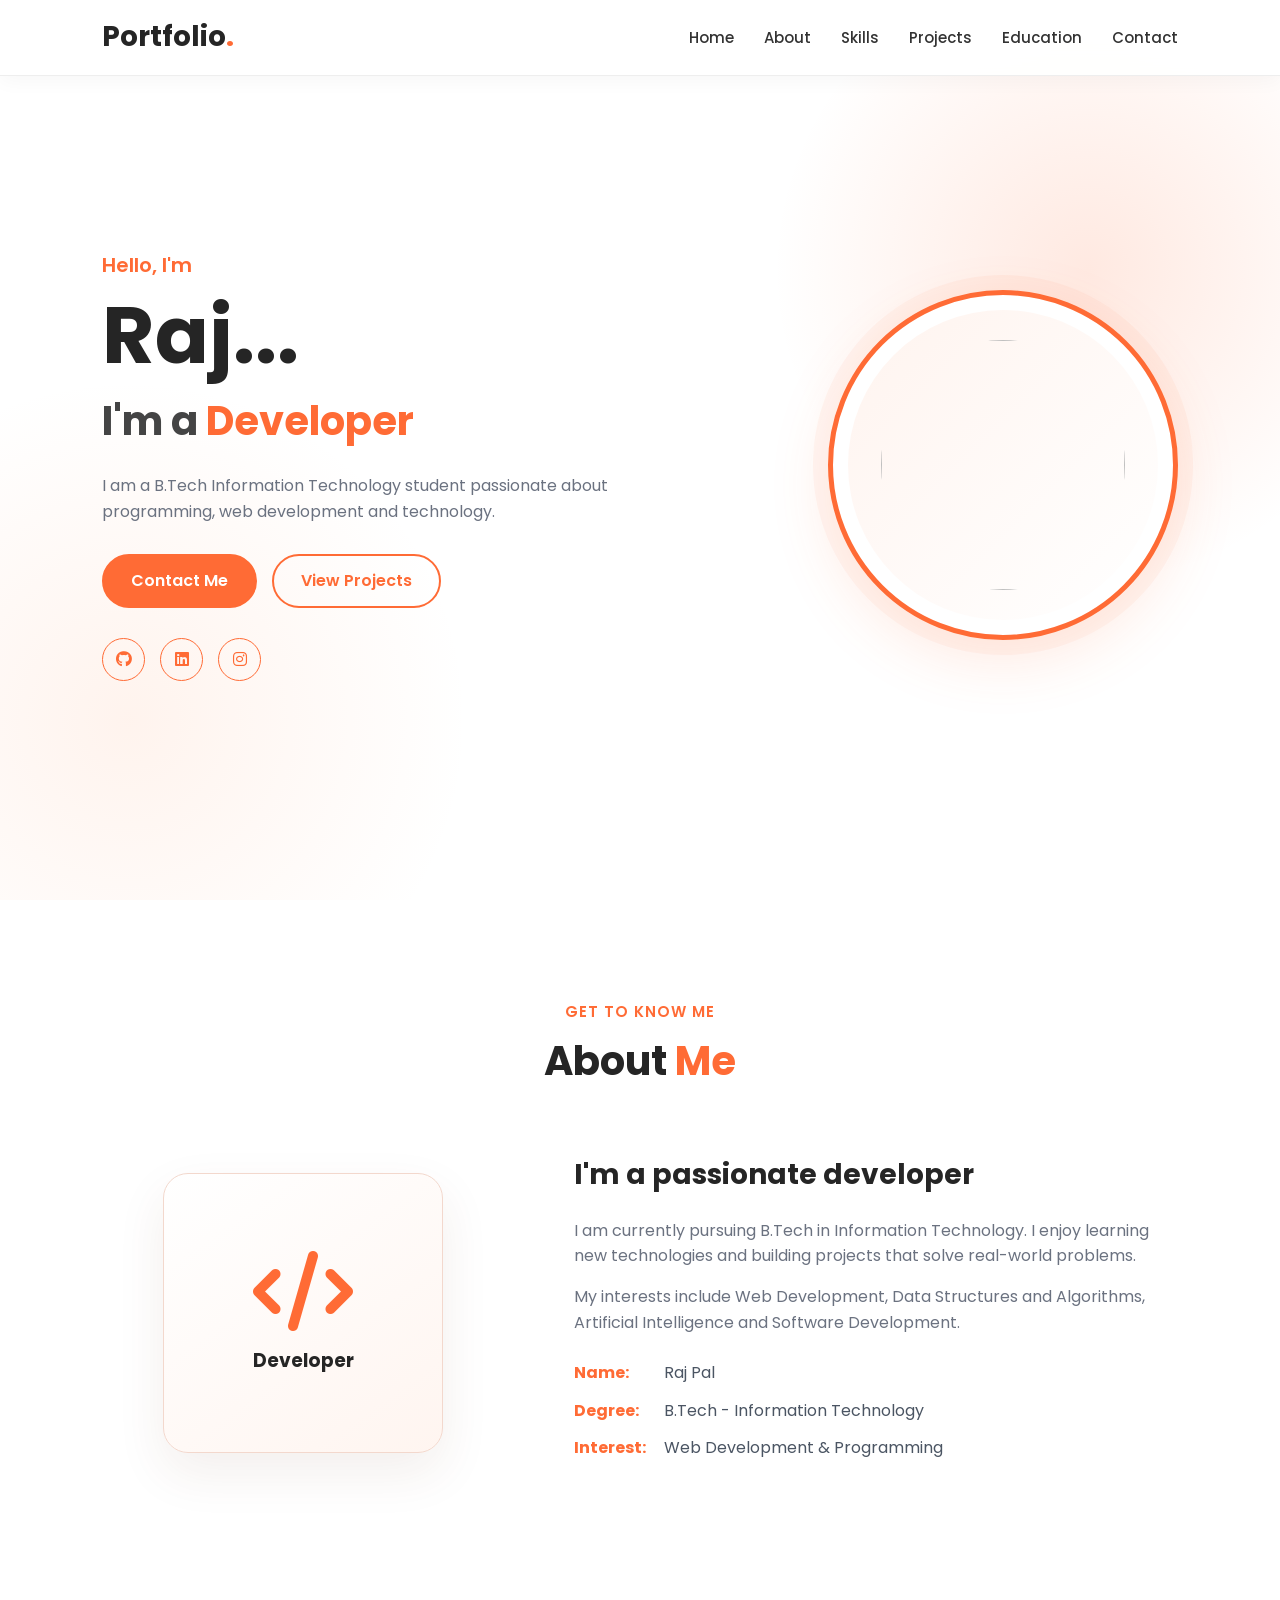
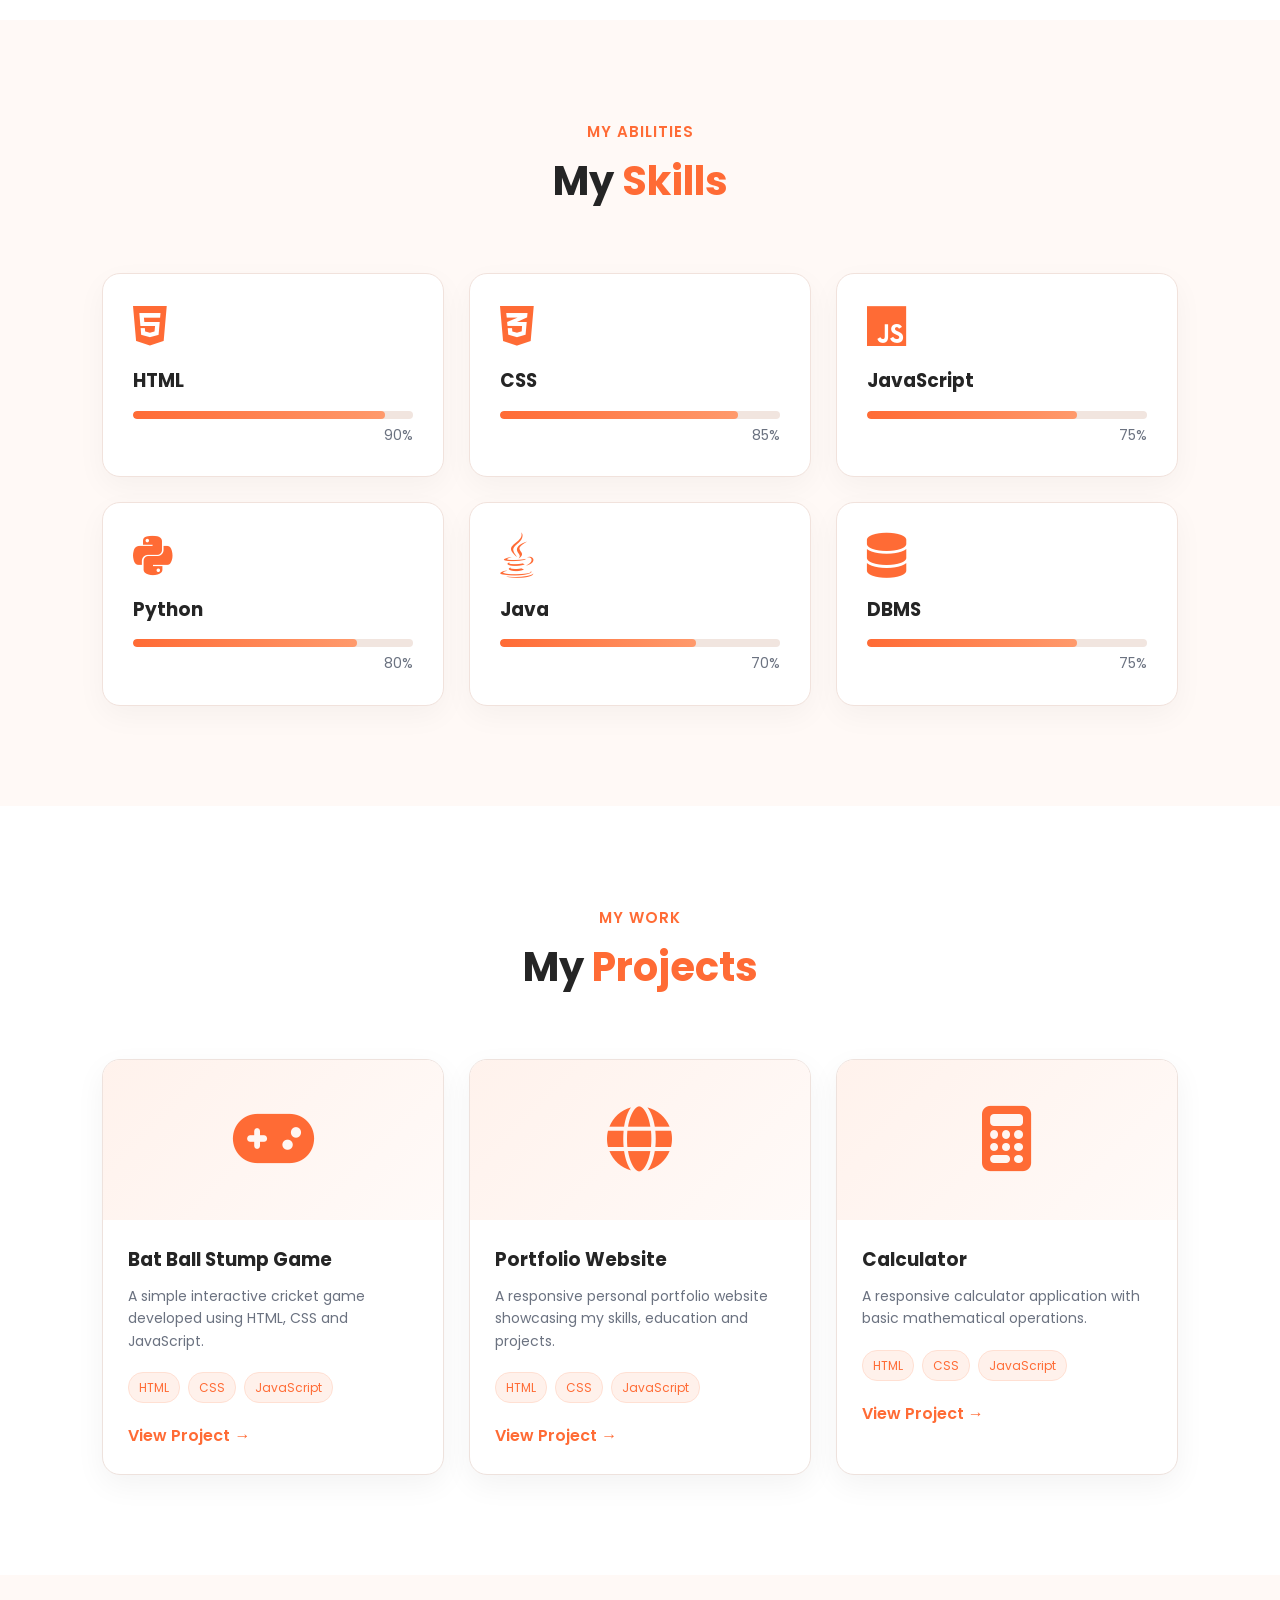
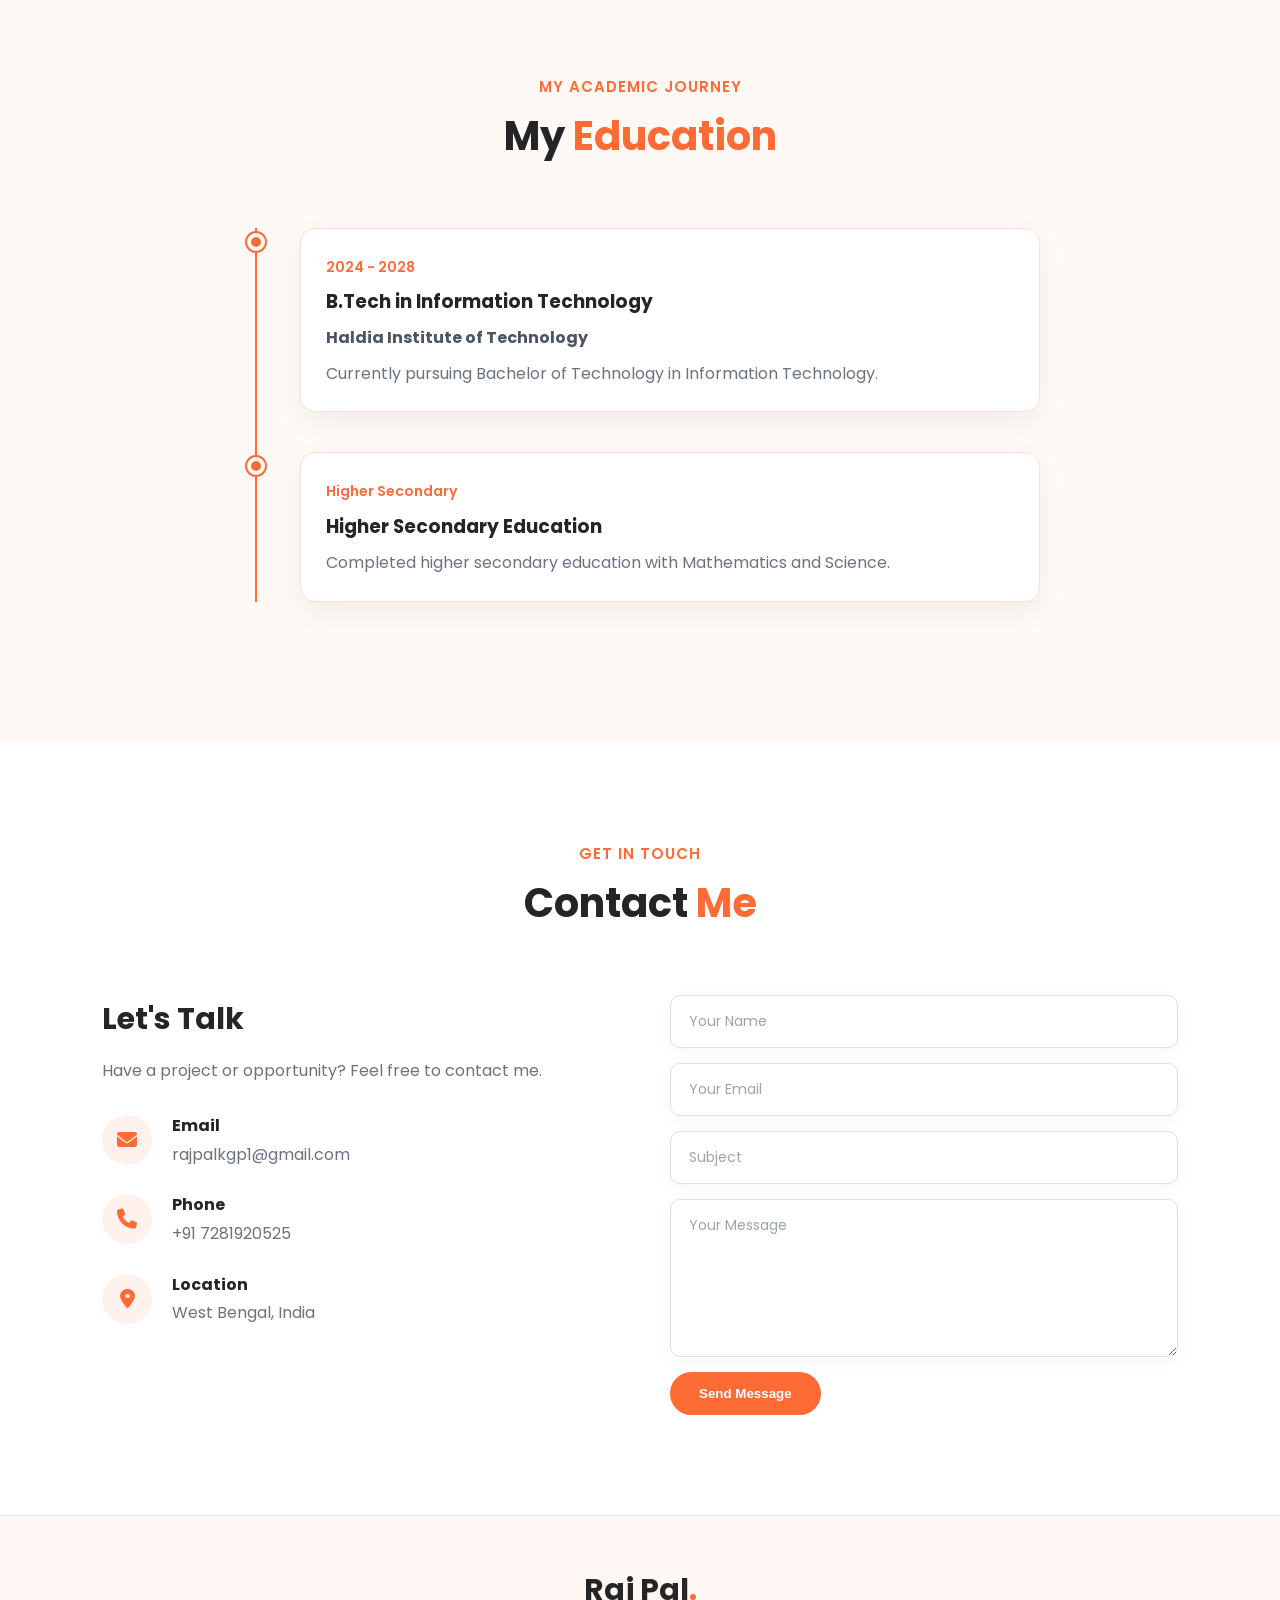
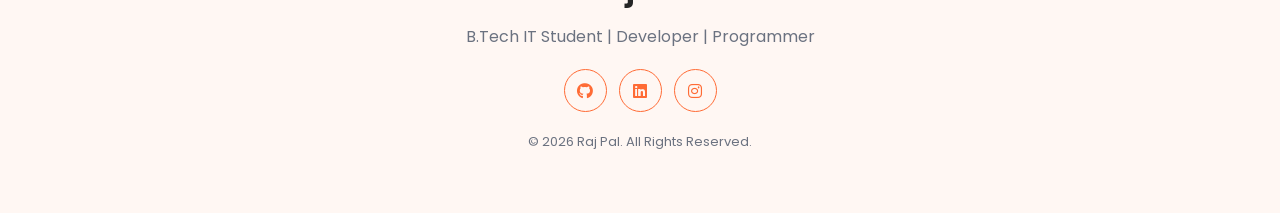
==== index.html @ 2e268fdc "Rename Portfolio_Website.html to index.html" ====
<!DOCTYPE html>
<html lang="en">
<head>
    <meta charset="UTF-8">
    <meta name="viewport" content="width=device-width, initial-scale=1.0">

    <title>Raj... | Portfolio</title>

    <link rel="stylesheet" href="Portfolio_Website.css">

    <!-- Google Font -->
    <link href="https://fonts.googleapis.com/css2?family=Poppins:wght@300;400;500;600;700&display=swap" rel="stylesheet">

    <!-- Icons -->
    <link rel="stylesheet"
          href="https://cdnjs.cloudflare.com/ajax/libs/font-awesome/6.5.2/css/all.min.css">
</head>

<body>

    <!-- ================= NAVBAR ================= -->

    <header>
        <nav class="navbar">

            <a href="#home" class="logo">Portfolio<span>.</span></a>

            <ul class="nav-links" id="navLinks">
                <li><a href="#home">Home</a></li>
                <li><a href="#about">About</a></li>
                <li><a href="#skills">Skills</a></li>
                <li><a href="#projects">Projects</a></li>
                <li><a href="#education">Education</a></li>
                <li><a href="#contact">Contact</a></li>
            </ul>

            <div class="menu-icon" id="menuIcon">
                <i class="fa-solid fa-bars"></i>
            </div>

        </nav>
    </header>


    <!-- ================= HOME ================= -->

    <section class="home" id="home">

        <div class="home-content">

            <p class="hello">Hello, I'm</p>

            <h1>Raj...</h1>

            <h2>
                I'm a <span id="typing"></span>
            </h2>

            <p>
                I am a B.Tech Information Technology student passionate
                about programming, web development and technology.
            </p>

            <div class="buttons">
                <a href="#contact" class="btn">Contact Me</a>
                <a href="#projects" class="btn secondary">View Projects</a>
            </div>

            <div class="social-icons">

                <a href="#" aria-label="GitHub">
                    <i class="fa-brands fa-github"></i>
                </a>

                <a href="#" aria-label="LinkedIn">
                    <i class="fa-brands fa-linkedin"></i>
                </a>

                <a href="https://www.instagram.com/?hl=en"target="block" aria-label="Instagram">
                    <i class="fa-brands fa-instagram"></i>
                </a>

            </div>

        </div>


        <div class="home-image">
            

            <div class="profile-circle">
                
                <div class="profile-placeholder">
                <img src="IMG_20260619_211134.jpg.jpeg" width="244px"height=250px>
                </div>
            </div>

        </div>

    </section>


    <!-- ================= ABOUT ================= -->

    <section class="about section" id="about">

        <div class="section-title">
            <p>Get To Know Me</p>
            <h2>About <span>Me</span></h2>
        </div>

        <div class="about-container">

            <div class="about-image">
                <div class="about-card">
                    <i class="fa-solid fa-code"></i>
                    <h3>Developer</h3>
                </div>
            </div>

            <div class="about-content">

                <h3>I'm a passionate developer</h3>

                <p>
                    I am currently pursuing B.Tech in Information Technology.
                    I enjoy learning new technologies and building projects
                    that solve real-world problems.
                </p>

                <p>
                    My interests include Web Development, Data Structures
                    and Algorithms, Artificial Intelligence and Software
                    Development.
                </p>

                <div class="about-info">

                    <div>
                        <strong>Name:</strong>
                        <span>Raj Pal</span>
                    </div>

                    <div>
                        <strong>Degree:</strong>
                        <span>B.Tech - Information Technology</span>
                    </div>

                    <div>
                        <strong>Interest:</strong>
                        <span>Web Development & Programming</span>
                    </div>

                </div>

            </div>

        </div>

    </section>


    <!-- ================= SKILLS ================= -->

    <section class="skills section" id="skills">

        <div class="section-title">
            <p>My Abilities</p>
            <h2>My <span>Skills</span></h2>
        </div>

        <div class="skills-container">

            <div class="skill-card">
                <i class="fa-brands fa-html5"></i>
                <h3>HTML</h3>

                <div class="progress">
                    <div class="progress-bar" style="width: 90%"></div>
                </div>

                <span>90%</span>
            </div>


            <div class="skill-card">
                <i class="fa-brands fa-css3-alt"></i>
                <h3>CSS</h3>

                <div class="progress">
                    <div class="progress-bar" style="width: 85%"></div>
                </div>

                <span>85%</span>
            </div>


            <div class="skill-card">
                <i class="fa-brands fa-js"></i>
                <h3>JavaScript</h3>

                <div class="progress">
                    <div class="progress-bar" style="width: 75%"></div>
                </div>

                <span>75%</span>
            </div>


            <div class="skill-card">
                <i class="fa-brands fa-python"></i>
                <h3>Python</h3>

                <div class="progress">
                    <div class="progress-bar" style="width: 80%"></div>
                </div>

                <span>80%</span>
            </div>


            <div class="skill-card">
                <i class="fa-brands fa-java"></i>
                <h3>Java</h3>

                <div class="progress">
                    <div class="progress-bar" style="width: 70%"></div>
                </div>

                <span>70%</span>
            </div>


            <div class="skill-card">
                <i class="fa-solid fa-database"></i>
                <h3>DBMS</h3>

                <div class="progress">
                    <div class="progress-bar" style="width: 75%"></div>
                </div>

                <span>75%</span>
            </div>

        </div>

    </section>


    <!-- ================= PROJECTS ================= -->

    <section class="projects section" id="projects">

        <div class="section-title">
            <p>My Work</p>
            <h2>My <span>Projects</span></h2>
        </div>


        <div class="projects-container">

            <div class="project-card">

                <div class="project-icon">
                    <i class="fa-solid fa-gamepad"></i>
                </div>

                <div class="project-content">

                    <h3>Bat Ball Stump Game</h3>

                    <p>
                        A simple interactive cricket game developed using
                        HTML, CSS and JavaScript.
                    </p>

                    <div class="tags">
                        <span>HTML</span>
                        <span>CSS</span>
                        <span>JavaScript</span>
                    </div>

                    <a href="#" class="project-btn">
                        View Project →
                    </a>

                </div>

            </div>


            <div class="project-card">

                <div class="project-icon">
                    <i class="fa-solid fa-globe"></i>
                </div>

                <div class="project-content">

                    <h3>Portfolio Website</h3>

                    <p>
                        A responsive personal portfolio website showcasing
                        my skills, education and projects.
                    </p>

                    <div class="tags">
                        <span>HTML</span>
                        <span>CSS</span>
                        <span>JavaScript</span>
                    </div>

                    <a href="#" class="project-btn">
                        View Project →
                    </a>

                </div>

            </div>


            <div class="project-card">

                <div class="project-icon">
                    <i class="fa-solid fa-calculator"></i>
                </div>

                <div class="project-content">

                    <h3>Calculator</h3>

                    <p>
                        A responsive calculator application with basic
                        mathematical operations.
                    </p>

                    <div class="tags">
                        <span>HTML</span>
                        <span>CSS</span>
                        <span>JavaScript</span>
                    </div>

                    <a href="#" class="project-btn">
                        View Project →
                    </a>

                </div>

            </div>

        </div>

    </section>


    <!-- ================= EDUCATION ================= -->

    <section class="education section" id="education">

        <div class="section-title">
            <p>My Academic Journey</p>
            <h2>My <span>Education</span></h2>
        </div>


        <div class="timeline">

            <div class="timeline-item">

                <div class="timeline-dot"></div>

                <div class="timeline-content">

                    <span>2024 - 2028</span>

                    <h3>B.Tech in Information Technology</h3>

                    <h4>Haldia Institute of Technology</h4>

                    <p>
                        Currently pursuing Bachelor of Technology in
                        Information Technology.
                    </p>

                </div>

            </div>


            <div class="timeline-item">

                <div class="timeline-dot"></div>

                <div class="timeline-content">

                    <span>Higher Secondary</span>

                    <h3>Higher Secondary Education</h3>

                    <p>
                        Completed higher secondary education with
                        Mathematics and Science.
                    </p>

                </div>

            </div>

        </div>

    </section>


    <!-- ================= CONTACT ================= -->

    <section class="contact section" id="contact">

        <div class="section-title">
            <p>Get In Touch</p>
            <h2>Contact <span>Me</span></h2>
        </div>


        <div class="contact-container">

            <div class="contact-info">

                <h3>Let's Talk</h3>

                <p>
                    Have a project or opportunity? Feel free to contact me.
                </p>


                <div class="contact-box">

                    <i class="fa-solid fa-envelope"></i>

                    <div>
                        <h4>Email</h4>
                        <p>rajpalkgp1@gmail.com</p>
                    </div>

                </div>


                <div class="contact-box">

                    <i class="fa-solid fa-phone"></i>

                    <div>
                        <h4>Phone</h4>
                        <p>+91 7281920525</p>
                    </div>

                </div>


                <div class="contact-box">

                    <i class="fa-solid fa-location-dot"></i>

                    <div>
                        <h4>Location</h4>
                        <p>West Bengal, India</p>
                    </div>

                </div>

            </div>


            <form id="contactForm" class="contact-form">

                <input
                    type="text"
                    id="name"
                    placeholder="Your Name"
                    required
                >

                <input
                    type="email"
                    id="email"
                    placeholder="Your Email"
                    required
                >

                <input
                    type="text"
                    id="subject"
                    placeholder="Subject"
                    required
                >

                <textarea
                    id="message"
                    rows="6"
                    placeholder="Your Message"
                    required
                ></textarea>

                <button type="submit" class="btn">
                    Send Message
                </button>

            </form>

        </div>

    </section>


    <!-- ================= FOOTER ================= -->

    <footer>

        <div class="footer-content">

            <h2>Raj Pal<span>.</span></h2>

            <p>
                B.Tech IT Student | Developer | Programmer
            </p>

            <div class="footer-social">

                <a href="">
                    <i class="fa-brands fa-github"></i>
                </a>

                <a href="">
                    <i class="fa-brands fa-linkedin"></i>
                </a>

                <a href=" https://www.instagram.com/?hl=en"target="blank">
                    <i class="fa-brands fa-instagram"></i>
                </a>

            </div>

            <p class="copyright">
                © 2026 Raj Pal. All Rights Reserved.
            </p>

        </div>

    </footer>


    <!-- JavaScript -->
    <script src="Portfolio_Website.js"></script>

</body>
</html>
---- Portfolio_Website.css ----
@import url('https://fonts.googleapis.com/css2?family=Poppins:wght@300;400;500;600;700&display=swap');

/* =========================
   GLOBAL
========================= */

* {
    margin: 0;
    padding: 0;
    box-sizing: border-box;
    scroll-behavior: smooth;
}

html {
    scroll-padding-top: 80px;
}

body {
    font-family: "Poppins", sans-serif;
    background: #ffffff;
    color: #252525;
    line-height: 1.6;
    overflow-x: hidden;
}

a {
    text-decoration: none;
    color: inherit;
}

ul {
    list-style: none;
}

section {
    padding: 100px 8%;
}

.section {
    min-height: 80vh;
}


/* =========================
   NAVBAR
========================= */

header {
    position: fixed;
    width: 100%;
    top: 0;
    left: 0;
    z-index: 1000;

    background: rgba(255, 255, 255, 0.90);
    backdrop-filter: blur(15px);
    -webkit-backdrop-filter: blur(15px);

    border-bottom: 1px solid #eeeeee;

    box-shadow: 0 4px 20px rgba(0, 0, 0, 0.04);
}

.navbar {
    height: 75px;
    padding: 0 8%;

    display: flex;
    align-items: center;
    justify-content: space-between;
}

.logo {
    font-size: 28px;
    font-weight: 700;
    color: #252525;
}

.logo span {
    color: #ff6b35;
}

.nav-links {
    display: flex;
    align-items: center;
    gap: 30px;
}

.nav-links a {
    position: relative;

    font-size: 15px;
    font-weight: 500;

    color: #333333;

    transition: 0.3s;
}

.nav-links a::after {
    content: "";

    position: absolute;
    left: 0;
    bottom: -6px;

    width: 0;
    height: 2px;

    background: #ff6b35;

    transition: 0.3s;
}

.nav-links a:hover {
    color: #ff6b35;
}

.nav-links a:hover::after {
    width: 100%;
}

.menu-icon {
    display: none;

    font-size: 25px;

    color: #252525;

    cursor: pointer;
}


/* =========================
   HOME
========================= */

.home {
    min-height: 100vh;

    padding-top: 130px;

    display: flex;
    align-items: center;
    justify-content: space-between;

    gap: 60px;

    background:
        radial-gradient(
            circle at 85% 30%,
            rgba(255, 107, 53, 0.15),
            transparent 25%
        ),
        radial-gradient(
            circle at 10% 80%,
            rgba(255, 166, 120, 0.13),
            transparent 25%
        ),
        #ffffff;
}

.home-content {
    max-width: 650px;
}

.hello {
    color: #ff6b35;

    font-size: 20px;

    font-weight: 600;

    margin-bottom: 5px;
}

.home h1 {
    font-size: clamp(45px, 7vw, 80px);

    line-height: 1.1;

    margin: 10px 0;

    color: #252525;
}

.home h2 {
    font-size: clamp(25px, 4vw, 40px);

    margin-bottom: 20px;

    color: #444444;
}

.home h2 span {
    color: #ff6b35;
}

.home-content > p:not(.hello) {
    max-width: 600px;

    color: #6b7280;

    font-size: 16px;
}

.buttons {
    display: flex;

    gap: 15px;

    margin-top: 30px;
}


/* =========================
   BUTTON
========================= */

.btn {
    display: inline-block;

    padding: 12px 27px;

    border-radius: 30px;

    border: 2px solid #ff6b35;

    background: #ff6b35;

    color: #ffffff;

    font-weight: 600;

    cursor: pointer;

    transition: 0.3s;
}

.btn:hover {
    background: #e95521;

    border-color: #e95521;

    transform: translateY(-4px);

    box-shadow:
        0 10px 25px rgba(255, 107, 53, 0.25);
}

.btn.secondary {
    background: transparent;

    color: #ff6b35;
}

.btn.secondary:hover {
    background: #ff6b35;

    color: #ffffff;
}


/* =========================
   SOCIAL ICONS
========================= */

.social-icons {
    display: flex;

    gap: 15px;

    margin-top: 30px;
}

.social-icons a,
.footer-social a {
    width: 43px;
    height: 43px;

    display: flex;

    align-items: center;
    justify-content: center;

    border: 1.5px solid #ff6b35;

    border-radius: 50%;

    color: #ff6b35;

    transition: 0.3s;
}

.social-icons a:hover,
.footer-social a:hover {
    background: #ff6b35;

    color: #ffffff;

    transform: translateY(-5px);

    box-shadow:
        0 8px 20px rgba(255, 107, 53, 0.25);
}


/* =========================
   PROFILE
========================= */

.home-image {
    display: flex;

    align-items: center;
    justify-content: center;
}

.profile-circle {
    width: 350px;
    height: 350px;

    border-radius: 50%;

    border: 5px solid #ff6b35;

    display: flex;

    align-items: center;
    justify-content: center;

    background: #ffffff;

    box-shadow:
        0 0 0 15px rgba(255, 107, 53, 0.05),
        0 20px 60px rgba(255, 107, 53, 0.15);

    animation: float 4s ease-in-out infinite;
}

.profile-placeholder {
    width: 310px;
    height: 310px;

    border-radius: 50%;

    background:
        linear-gradient(
            135deg,
            #fff4ef,
            #ffffff
        );

    display: flex;

    align-items: center;
    justify-content: center;

    font-size: 100px;

    color: #ff6b35;
}

@keyframes float {

    0%,
    100% {
        transform: translateY(0);
    }

    50% {
        transform: translateY(-15px);
    }
}


/* =========================
   SECTION TITLE
========================= */

.section-title {
    text-align: center;

    margin-bottom: 60px;
}

.section-title p {
    color: #ff6b35;

    font-size: 15px;

    font-weight: 600;

    letter-spacing: 1px;

    text-transform: uppercase;
}

.section-title h2 {
    font-size: 40px;

    color: #252525;

    margin-top: 5px;
}

.section-title span {
    color: #ff6b35;
}


/* =========================
   ABOUT
========================= */

.about {
    background: #ffffff;
}

.about-container {
    display: grid;

    grid-template-columns: 1fr 1.5fr;

    gap: 70px;

    align-items: center;
}

.about-image {
    display: flex;

    justify-content: center;
}

.about-card {
    width: 280px;
    height: 280px;

    border-radius: 25px;

    border: 1px solid #f3d8cd;

    background:
        linear-gradient(
            145deg,
            #ffffff,
            #fff5f0
        );

    display: flex;

    flex-direction: column;

    align-items: center;
    justify-content: center;

    box-shadow:
        0 20px 50px rgba(100, 50, 30, 0.08);

    transition: 0.4s;
}

.about-card:hover {
    transform: translateY(-10px);

    box-shadow:
        0 25px 60px rgba(255, 107, 53, 0.15);
}

.about-card i {
    font-size: 80px;

    color: #ff6b35;

    margin-bottom: 15px;
}

.about-card h3 {
    color: #252525;
}

.about-content h3 {
    font-size: 28px;

    color: #252525;

    margin-bottom: 20px;
}

.about-content p {
    color: #6b7280;

    margin-bottom: 15px;
}

.about-info {
    margin-top: 25px;
}

.about-info div {
    margin: 12px 0;

    display: flex;

    align-items: center;
}

.about-info strong {
    display: inline-block;

    width: 90px;

    color: #ff6b35;
}

.about-info span {
    color: #4b5563;
}


/* =========================
   SKILLS
========================= */

.skills {
    background: #fff9f6;
}

.skills-container {
    display: grid;

    grid-template-columns: repeat(3, 1fr);

    gap: 25px;
}

.skill-card {
    padding: 30px;

    background: #ffffff;

    border-radius: 18px;

    border: 1px solid #f1e2dc;

    box-shadow:
        0 10px 30px rgba(0, 0, 0, 0.04);

    transition: 0.3s;
}

.skill-card:hover {
    transform: translateY(-8px);

    border-color: #ff6b35;

    box-shadow:
        0 15px 35px rgba(255, 107, 53, 0.12);
}

.skill-card > i {
    font-size: 45px;

    color: #ff6b35;
}

.skill-card h3 {
    margin: 15px 0;

    color: #252525;
}

.progress {
    height: 8px;

    background: #f1e5df;

    border-radius: 10px;

    overflow: hidden;
}

.progress-bar {
    height: 100%;

    background:
        linear-gradient(
            90deg,
            #ff6b35,
            #ff9a6c
        );

    border-radius: 10px;
}

.skill-card > span {
    display: block;

    text-align: right;

    margin-top: 5px;

    color: #6b7280;

    font-size: 14px;
}


/* =========================
   PROJECTS
========================= */

.projects {
    background: #ffffff;
}

.projects-container {
    display: grid;

    grid-template-columns: repeat(3, 1fr);

    gap: 25px;
}

.project-card {
    background: #ffffff;

    border: 1px solid #eee2dd;

    border-radius: 18px;

    overflow: hidden;

    box-shadow:
        0 10px 30px rgba(0, 0, 0, 0.05);

    transition: 0.35s;
}

.project-card:hover {
    transform: translateY(-8px);

    border-color: #ff6b35;

    box-shadow:
        0 18px 40px rgba(255, 107, 53, 0.13);
}

.project-icon {
    height: 160px;

    display: flex;

    align-items: center;
    justify-content: center;

    background:
        linear-gradient(
            135deg,
            #fff2ec,
            #fffaf8
        );
}

.project-icon i {
    font-size: 65px;

    color: #ff6b35;
}

.project-content {
    padding: 25px;
}

.project-content h3 {
    color: #252525;

    margin-bottom: 10px;
}

.project-content p {
    color: #6b7280;

    font-size: 14px;
}

.tags {
    display: flex;

    flex-wrap: wrap;

    gap: 8px;

    margin: 20px 0;
}

.tags span {
    font-size: 12px;

    padding: 5px 10px;

    border-radius: 15px;

    background: #fff1eb;

    color: #ff6b35;

    border: 1px solid #ffe0d3;
}

.project-btn {
    color: #ff6b35;

    font-weight: 600;

    transition: 0.3s;
}

.project-btn:hover {
    letter-spacing: 0.5px;
}


/* =========================
   EDUCATION
========================= */

.education {
    background: #fff9f6;
}

.timeline {
    max-width: 800px;

    margin: auto;

    position: relative;
}

.timeline::before {
    content: "";

    position: absolute;

    left: 15px;

    top: 0;

    width: 2px;

    height: 100%;

    background: #ff6b35;
}

.timeline-item {
    position: relative;

    padding-left: 60px;

    margin-bottom: 40px;
}

.timeline-dot {
    position: absolute;

    left: 7px;
    top: 5px;

    width: 18px;
    height: 18px;

    border-radius: 50%;

    background: #ff6b35;

    border: 4px solid #ffffff;

    box-shadow:
        0 0 0 2px #ff6b35;
}

.timeline-content {
    background: #ffffff;

    border: 1px solid #f1e2dc;

    padding: 25px;

    border-radius: 15px;

    box-shadow:
        0 10px 30px rgba(0, 0, 0, 0.05);

    transition: 0.3s;
}

.timeline-content:hover {
    transform: translateX(5px);

    border-color: #ff6b35;
}

.timeline-content span {
    color: #ff6b35;

    font-size: 14px;

    font-weight: 600;
}

.timeline-content h3 {
    color: #252525;

    margin: 8px 0;
}

.timeline-content h4 {
    color: #4b5563;

    margin-bottom: 10px;
}

.timeline-content p {
    color: #6b7280;
}


/* =========================
   CONTACT
========================= */

.contact {
    background: #ffffff;
}

.contact-container {
    display: grid;

    grid-template-columns: 1fr 1fr;

    gap: 60px;
}

.contact-info h3 {
    font-size: 30px;

    color: #252525;

    margin-bottom: 15px;
}

.contact-info > p {
    color: #6b7280;

    margin-bottom: 30px;
}

.contact-box {
    display: flex;

    align-items: center;

    gap: 20px;

    margin: 25px 0;
}

.contact-box > i {
    width: 50px;
    height: 50px;

    flex-shrink: 0;

    display: flex;

    align-items: center;
    justify-content: center;

    border-radius: 50%;

    background: #fff1eb;

    color: #ff6b35;

    font-size: 20px;
}

.contact-box h4 {
    color: #252525;

    margin-bottom: 3px;
}

.contact-box p {
    color: #6b7280;
}


/* =========================
   CONTACT FORM
========================= */

.contact-form {
    display: flex;

    flex-direction: column;

    gap: 15px;
}

.contact-form input,
.contact-form textarea {
    width: 100%;

    padding: 15px 18px;

    background: #ffffff;

    border: 1px solid #e3ddd9;

    border-radius: 10px;

    color: #252525;

    font-family: inherit;

    font-size: 14px;

    outline: none;

    transition: 0.3s;

    box-shadow:
        0 5px 20px rgba(0, 0, 0, 0.03);
}

.contact-form input::placeholder,
.contact-form textarea::placeholder {
    color: #9ca3af;
}

.contact-form input:focus,
.contact-form textarea:focus {
    border-color: #ff6b35;

    box-shadow:
        0 0 0 3px rgba(255, 107, 53, 0.08);
}

.contact-form textarea {
    resize: vertical;
}

.contact-form .btn {
    width: fit-content;
}


/* =========================
   FOOTER
========================= */

footer {
    padding: 50px 8%;

    text-align: center;

    background: #fff7f3;

    border-top: 1px solid #f2e2da;
}

.footer-content h2 {
    font-size: 30px;

    color: #252525;
}

.footer-content h2 span {
    color: #ff6b35;
}

.footer-content > p {
    color: #6b7280;

    margin: 10px 0;
}

.footer-social {
    display: flex;

    justify-content: center;

    gap: 12px;

    margin: 20px 0;
}

.copyright {
    font-size: 13px;
}


/* =========================
   SCROLLBAR
========================= */

::-webkit-scrollbar {
    width: 8px;
}

::-webkit-scrollbar-track {
    background: #fff5f0;
}

::-webkit-scrollbar-thumb {
    background: #ff6b35;

    border-radius: 10px;
}


/* =========================
   SELECTION
========================= */

::selection {
    background: #ff6b35;

    color: #ffffff;
}


/* =========================
   TABLET
========================= */

@media (max-width: 900px) {

    .nav-links {
        position: absolute;

        top: 75px;

        right: -100%;

        width: 260px;

        flex-direction: column;

        align-items: flex-start;

        gap: 0;

        background: rgba(255, 255, 255, 0.98);

        box-shadow:
            0 10px 30px rgba(0, 0, 0, 0.08);

        border-left: 1px solid #eeeeee;

        transition: 0.3s;
    }

    .nav-links.active {
        right: 0;
    }

    .nav-links li {
        width: 100%;

        padding: 15px 25px;

        border-bottom: 1px solid #eeeeee;
    }

    .nav-links a::after {
        display: none;
    }

    .menu-icon {
        display: block;
    }

    .home {
        flex-direction: column-reverse;

        text-align: center;

        padding-top: 130px;
    }

    .home-content {
        display: flex;

        flex-direction: column;

        align-items: center;
    }

    .buttons,
    .social-icons {
        justify-content: center;
    }

    .profile-circle {
        width: 280px;
        height: 280px;
    }

    .profile-placeholder {
        width: 245px;
        height: 245px;

        font-size: 80px;
    }

    .about-container {
        grid-template-columns: 1fr;
    }

    .skills-container,
    .projects-container {
        grid-template-columns: repeat(2, 1fr);
    }

    .contact-container {
        grid-template-columns: 1fr;
    }
}


/* =========================
   MOBILE
========================= */

@media (max-width: 600px) {

    section {
        padding: 80px 5%;
    }

    .navbar {
        padding: 0 5%;
    }

    .logo {
        font-size: 24px;
    }

    .home {
        padding-top: 120px;
    }

    .home h1 {
        font-size: 50px;
    }

    .home h2 {
        font-size: 25px;
    }

    .home-content > p:not(.hello) {
        font-size: 14px;
    }

    .buttons {
        flex-direction: column;

        align-items: center;

        width: 100%;
    }

    .btn {
        width: 200px;

        text-align: center;
    }

    .profile-circle {
        width: 230px;
        height: 230px;
    }

    .profile-placeholder {
        width: 200px;
        height: 200px;

        font-size: 70px;
    }

    .section-title {
        margin-bottom: 40px;
    }

    .section-title h2 {
        font-size: 32px;
    }

    .skills-container,
    .projects-container {
        grid-template-columns: 1fr;
    }

    .about-card {
        width: 240px;
        height: 240px;
    }

    .about-card i {
        font-size: 65px;
    }

    .about-content h3 {
        font-size: 24px;
    }

    .about-info div {
        flex-direction: column;

        align-items: flex-start;

        gap: 2px;
    }

    .about-info strong {
        width: auto;
    }

    .timeline-item {
        padding-left: 45px;
    }

    .timeline::before {
        left: 10px;
    }

    .timeline-dot {
        left: 2px;
    }

    .contact-container {
        gap: 40px;
    }

    footer {
        padding: 40px 5%;
    }
}
img{
    border-radius: 100%;
    -webkit-border-radius: 100%;
    -moz-border-radius: 100%;
    -ms-border-radius: 100%;
    -o-border-radius: 100%;
}
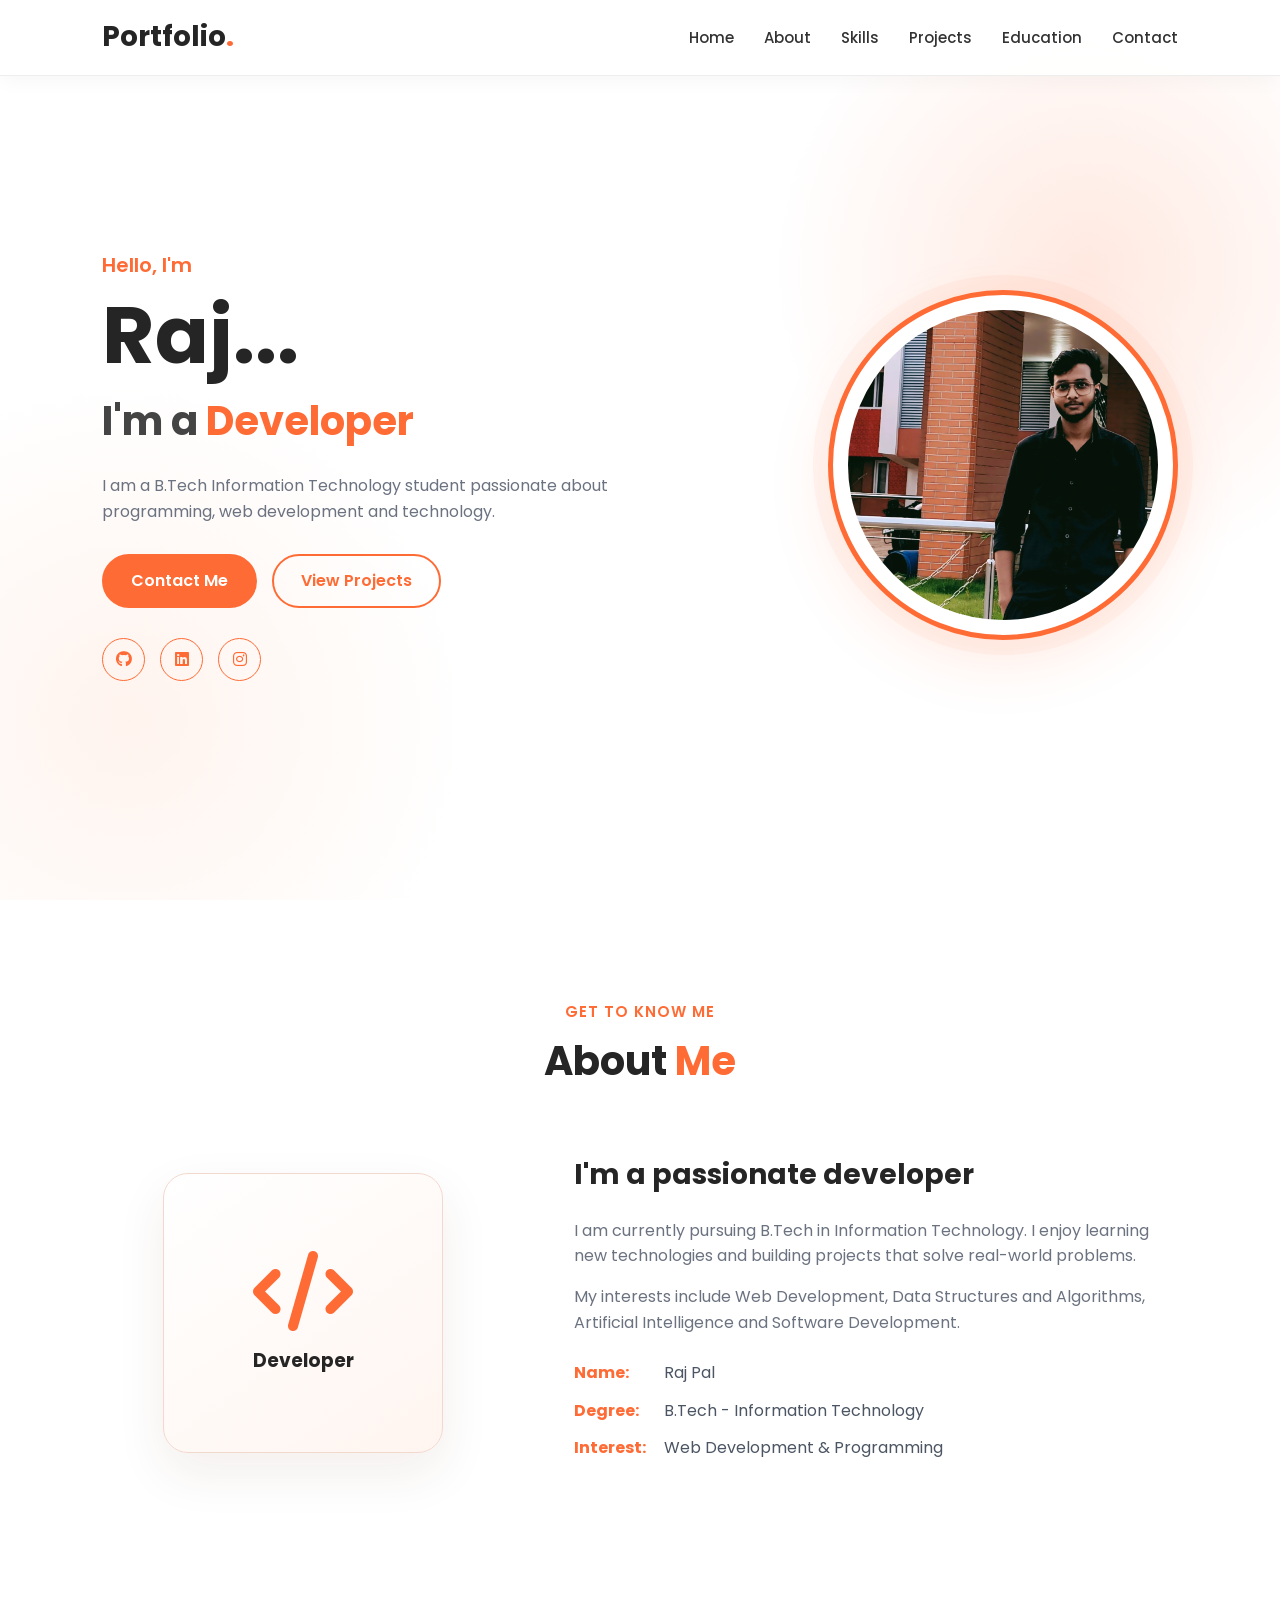
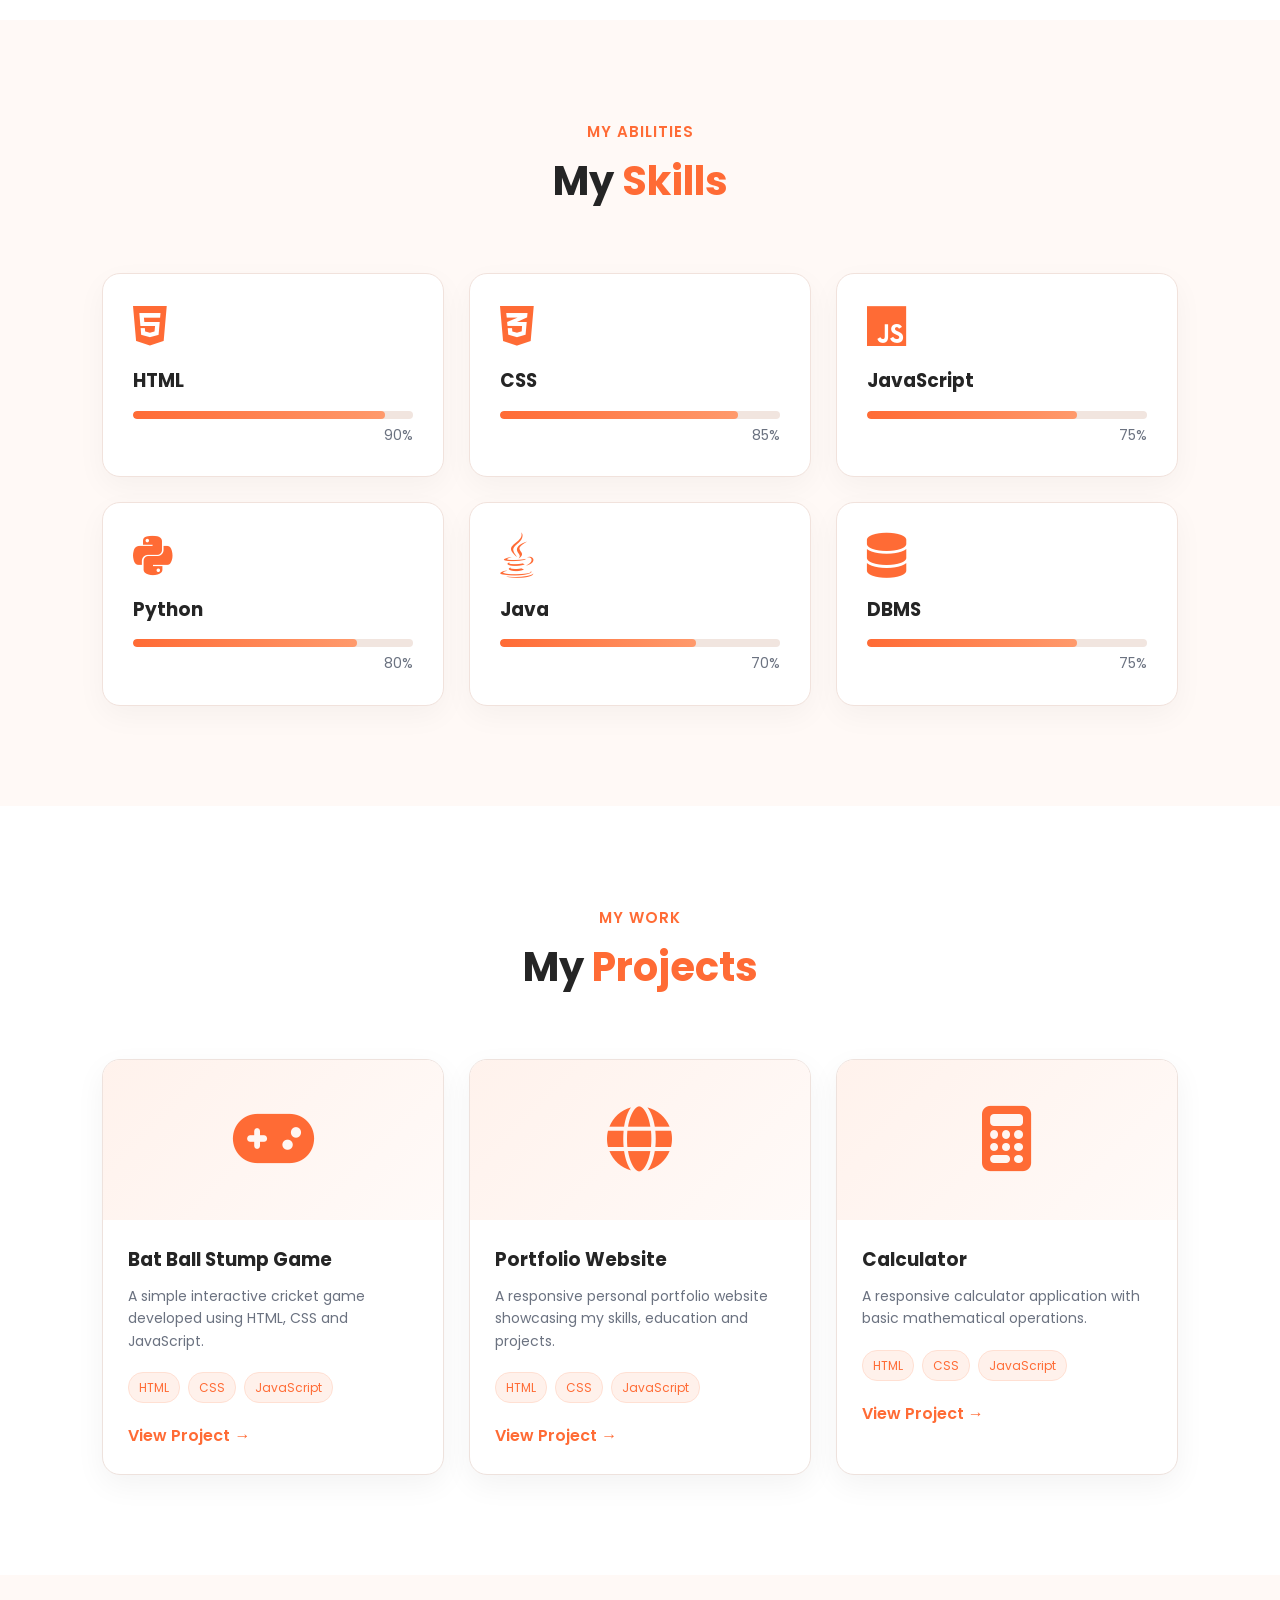
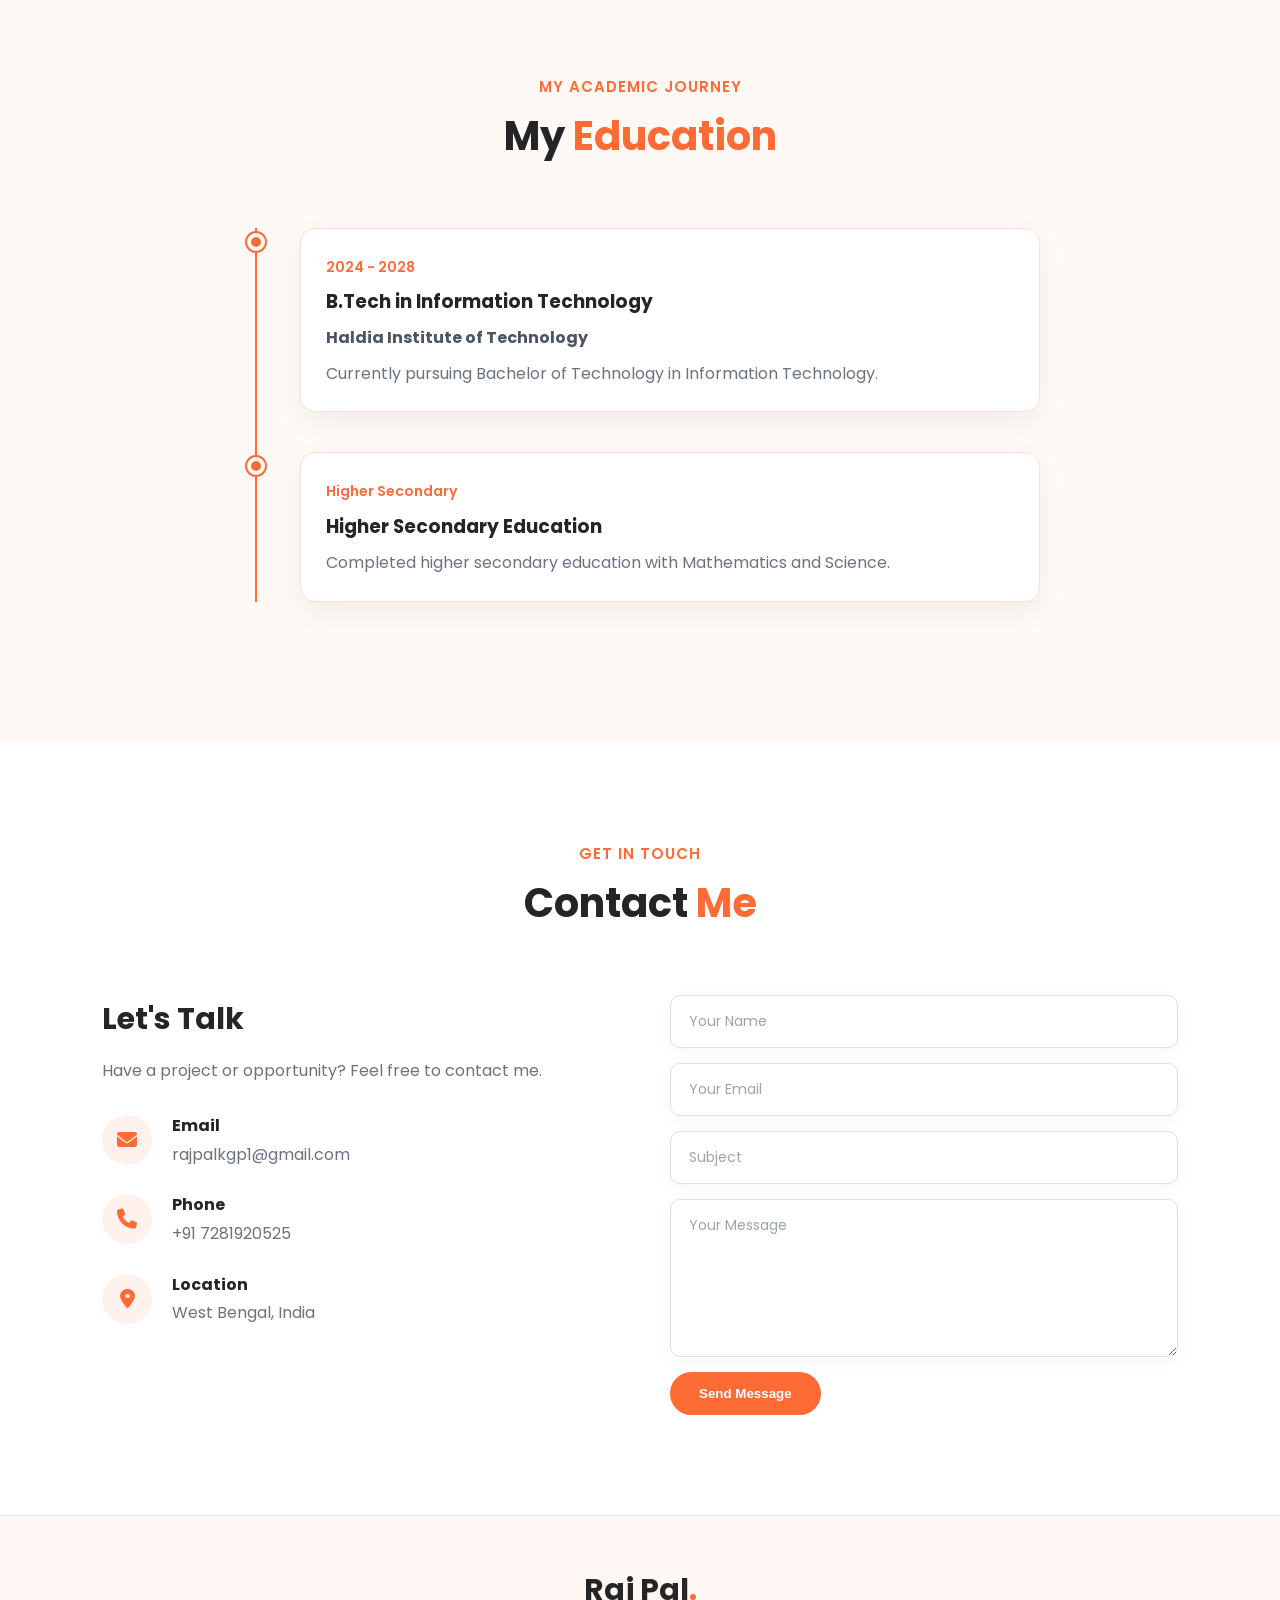
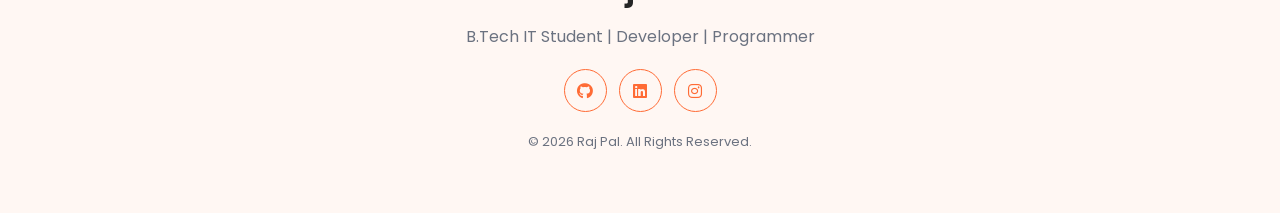
==== commit 69587776: "Update index.html" ====
--- a/index.html
+++ b/index.html
@@ -6,7 +6,7 @@
 
     <title>Raj... | Portfolio</title>
 
-    <link rel="stylesheet" href="Portfolio_Website.css">
+    <link rel="stylesheet" href="index.css">
 
     <!-- Google Font -->
     <link href="https://fonts.googleapis.com/css2?family=Poppins:wght@300;400;500;600;700&display=swap" rel="stylesheet">
@@ -340,7 +340,7 @@
                         <span>JavaScript</span>
                     </div>
 
-                    <a href="#" class="project-btn">
+                    <a href="https://rajpalkgp1-cyber.github.io/My_Calculator/"target="_blank" class="project-btn">
                         View Project →
                     </a>
 
@@ -549,7 +549,7 @@
 
 
     <!-- JavaScript -->
-    <script src="Portfolio_Website.js"></script>
+    <script src="index.js"></script>
 
 </body>
 </html>
--- a/index.css
+++ b/index.css
@@ -0,0 +1,1269 @@
+@import url('https://fonts.googleapis.com/css2?family=Poppins:wght@300;400;500;600;700&display=swap');
+
+/* =========================
+   GLOBAL
+========================= */
+
+* {
+    margin: 0;
+    padding: 0;
+    box-sizing: border-box;
+    scroll-behavior: smooth;
+}
+
+html {
+    scroll-padding-top: 80px;
+}
+
+body {
+    font-family: "Poppins", sans-serif;
+    background: #ffffff;
+    color: #252525;
+    line-height: 1.6;
+    overflow-x: hidden;
+}
+
+a {
+    text-decoration: none;
+    color: inherit;
+}
+
+ul {
+    list-style: none;
+}
+
+section {
+    padding: 100px 8%;
+}
+
+.section {
+    min-height: 80vh;
+}
+
+
+/* =========================
+   NAVBAR
+========================= */
+
+header {
+    position: fixed;
+    width: 100%;
+    top: 0;
+    left: 0;
+    z-index: 1000;
+
+    background: rgba(255, 255, 255, 0.90);
+    backdrop-filter: blur(15px);
+    -webkit-backdrop-filter: blur(15px);
+
+    border-bottom: 1px solid #eeeeee;
+
+    box-shadow: 0 4px 20px rgba(0, 0, 0, 0.04);
+}
+
+.navbar {
+    height: 75px;
+    padding: 0 8%;
+
+    display: flex;
+    align-items: center;
+    justify-content: space-between;
+}
+
+.logo {
+    font-size: 28px;
+    font-weight: 700;
+    color: #252525;
+}
+
+.logo span {
+    color: #ff6b35;
+}
+
+.nav-links {
+    display: flex;
+    align-items: center;
+    gap: 30px;
+}
+
+.nav-links a {
+    position: relative;
+
+    font-size: 15px;
+    font-weight: 500;
+
+    color: #333333;
+
+    transition: 0.3s;
+}
+
+.nav-links a::after {
+    content: "";
+
+    position: absolute;
+    left: 0;
+    bottom: -6px;
+
+    width: 0;
+    height: 2px;
+
+    background: #ff6b35;
+
+    transition: 0.3s;
+}
+
+.nav-links a:hover {
+    color: #ff6b35;
+}
+
+.nav-links a:hover::after {
+    width: 100%;
+}
+
+.menu-icon {
+    display: none;
+
+    font-size: 25px;
+
+    color: #252525;
+
+    cursor: pointer;
+}
+
+
+/* =========================
+   HOME
+========================= */
+
+.home {
+    min-height: 100vh;
+
+    padding-top: 130px;
+
+    display: flex;
+    align-items: center;
+    justify-content: space-between;
+
+    gap: 60px;
+
+    background:
+        radial-gradient(
+            circle at 85% 30%,
+            rgba(255, 107, 53, 0.15),
+            transparent 25%
+        ),
+        radial-gradient(
+            circle at 10% 80%,
+            rgba(255, 166, 120, 0.13),
+            transparent 25%
+        ),
+        #ffffff;
+}
+
+.home-content {
+    max-width: 650px;
+}
+
+.hello {
+    color: #ff6b35;
+
+    font-size: 20px;
+
+    font-weight: 600;
+
+    margin-bottom: 5px;
+}
+
+.home h1 {
+    font-size: clamp(45px, 7vw, 80px);
+
+    line-height: 1.1;
+
+    margin: 10px 0;
+
+    color: #252525;
+}
+
+.home h2 {
+    font-size: clamp(25px, 4vw, 40px);
+
+    margin-bottom: 20px;
+
+    color: #444444;
+}
+
+.home h2 span {
+    color: #ff6b35;
+}
+
+.home-content > p:not(.hello) {
+    max-width: 600px;
+
+    color: #6b7280;
+
+    font-size: 16px;
+}
+
+.buttons {
+    display: flex;
+
+    gap: 15px;
+
+    margin-top: 30px;
+}
+
+
+/* =========================
+   BUTTON
+========================= */
+
+.btn {
+    display: inline-block;
+
+    padding: 12px 27px;
+
+    border-radius: 30px;
+
+    border: 2px solid #ff6b35;
+
+    background: #ff6b35;
+
+    color: #ffffff;
+
+    font-weight: 600;
+
+    cursor: pointer;
+
+    transition: 0.3s;
+}
+
+.btn:hover {
+    background: #e95521;
+
+    border-color: #e95521;
+
+    transform: translateY(-4px);
+
+    box-shadow:
+        0 10px 25px rgba(255, 107, 53, 0.25);
+}
+
+.btn.secondary {
+    background: transparent;
+
+    color: #ff6b35;
+}
+
+.btn.secondary:hover {
+    background: #ff6b35;
+
+    color: #ffffff;
+}
+
+
+/* =========================
+   SOCIAL ICONS
+========================= */
+
+.social-icons {
+    display: flex;
+
+    gap: 15px;
+
+    margin-top: 30px;
+}
+
+.social-icons a,
+.footer-social a {
+    width: 43px;
+    height: 43px;
+
+    display: flex;
+
+    align-items: center;
+    justify-content: center;
+
+    border: 1.5px solid #ff6b35;
+
+    border-radius: 50%;
+
+    color: #ff6b35;
+
+    transition: 0.3s;
+}
+
+.social-icons a:hover,
+.footer-social a:hover {
+    background: #ff6b35;
+
+    color: #ffffff;
+
+    transform: translateY(-5px);
+
+    box-shadow:
+        0 8px 20px rgba(255, 107, 53, 0.25);
+}
+
+
+/* =========================
+   PROFILE
+========================= */
+
+.home-image {
+    display: flex;
+
+    align-items: center;
+    justify-content: center;
+}
+
+.profile-circle {
+    width: 350px;
+    height: 350px;
+
+    border-radius: 50%;
+
+    border: 5px solid #ff6b35;
+
+    display: flex;
+
+    align-items: center;
+    justify-content: center;
+
+    background: #ffffff;
+
+    box-shadow:
+        0 0 0 15px rgba(255, 107, 53, 0.05),
+        0 20px 60px rgba(255, 107, 53, 0.15);
+
+    animation: float 4s ease-in-out infinite;
+}
+
+.profile-placeholder {
+    width: 310px;
+    height: 310px;
+
+    border-radius: 50%;
+
+    background:
+        linear-gradient(
+            135deg,
+            #fff4ef,
+            #ffffff
+        );
+
+    display: flex;
+
+    align-items: center;
+    justify-content: center;
+
+    font-size: 100px;
+
+    color: #ff6b35;
+}
+
+@keyframes float {
+
+    0%,
+    100% {
+        transform: translateY(0);
+    }
+
+    50% {
+        transform: translateY(-15px);
+    }
+}
+
+
+/* =========================
+   SECTION TITLE
+========================= */
+
+.section-title {
+    text-align: center;
+
+    margin-bottom: 60px;
+}
+
+.section-title p {
+    color: #ff6b35;
+
+    font-size: 15px;
+
+    font-weight: 600;
+
+    letter-spacing: 1px;
+
+    text-transform: uppercase;
+}
+
+.section-title h2 {
+    font-size: 40px;
+
+    color: #252525;
+
+    margin-top: 5px;
+}
+
+.section-title span {
+    color: #ff6b35;
+}
+
+
+/* =========================
+   ABOUT
+========================= */
+
+.about {
+    background: #ffffff;
+}
+
+.about-container {
+    display: grid;
+
+    grid-template-columns: 1fr 1.5fr;
+
+    gap: 70px;
+
+    align-items: center;
+}
+
+.about-image {
+    display: flex;
+
+    justify-content: center;
+}
+
+.about-card {
+    width: 280px;
+    height: 280px;
+
+    border-radius: 25px;
+
+    border: 1px solid #f3d8cd;
+
+    background:
+        linear-gradient(
+            145deg,
+            #ffffff,
+            #fff5f0
+        );
+
+    display: flex;
+
+    flex-direction: column;
+
+    align-items: center;
+    justify-content: center;
+
+    box-shadow:
+        0 20px 50px rgba(100, 50, 30, 0.08);
+
+    transition: 0.4s;
+}
+
+.about-card:hover {
+    transform: translateY(-10px);
+
+    box-shadow:
+        0 25px 60px rgba(255, 107, 53, 0.15);
+}
+
+.about-card i {
+    font-size: 80px;
+
+    color: #ff6b35;
+
+    margin-bottom: 15px;
+}
+
+.about-card h3 {
+    color: #252525;
+}
+
+.about-content h3 {
+    font-size: 28px;
+
+    color: #252525;
+
+    margin-bottom: 20px;
+}
+
+.about-content p {
+    color: #6b7280;
+
+    margin-bottom: 15px;
+}
+
+.about-info {
+    margin-top: 25px;
+}
+
+.about-info div {
+    margin: 12px 0;
+
+    display: flex;
+
+    align-items: center;
+}
+
+.about-info strong {
+    display: inline-block;
+
+    width: 90px;
+
+    color: #ff6b35;
+}
+
+.about-info span {
+    color: #4b5563;
+}
+
+
+/* =========================
+   SKILLS
+========================= */
+
+.skills {
+    background: #fff9f6;
+}
+
+.skills-container {
+    display: grid;
+
+    grid-template-columns: repeat(3, 1fr);
+
+    gap: 25px;
+}
+
+.skill-card {
+    padding: 30px;
+
+    background: #ffffff;
+
+    border-radius: 18px;
+
+    border: 1px solid #f1e2dc;
+
+    box-shadow:
+        0 10px 30px rgba(0, 0, 0, 0.04);
+
+    transition: 0.3s;
+}
+
+.skill-card:hover {
+    transform: translateY(-8px);
+
+    border-color: #ff6b35;
+
+    box-shadow:
+        0 15px 35px rgba(255, 107, 53, 0.12);
+}
+
+.skill-card > i {
+    font-size: 45px;
+
+    color: #ff6b35;
+}
+
+.skill-card h3 {
+    margin: 15px 0;
+
+    color: #252525;
+}
+
+.progress {
+    height: 8px;
+
+    background: #f1e5df;
+
+    border-radius: 10px;
+
+    overflow: hidden;
+}
+
+.progress-bar {
+    height: 100%;
+
+    background:
+        linear-gradient(
+            90deg,
+            #ff6b35,
+            #ff9a6c
+        );
+
+    border-radius: 10px;
+}
+
+.skill-card > span {
+    display: block;
+
+    text-align: right;
+
+    margin-top: 5px;
+
+    color: #6b7280;
+
+    font-size: 14px;
+}
+
+
+/* =========================
+   PROJECTS
+========================= */
+
+.projects {
+    background: #ffffff;
+}
+
+.projects-container {
+    display: grid;
+
+    grid-template-columns: repeat(3, 1fr);
+
+    gap: 25px;
+}
+
+.project-card {
+    background: #ffffff;
+
+    border: 1px solid #eee2dd;
+
+    border-radius: 18px;
+
+    overflow: hidden;
+
+    box-shadow:
+        0 10px 30px rgba(0, 0, 0, 0.05);
+
+    transition: 0.35s;
+}
+
+.project-card:hover {
+    transform: translateY(-8px);
+
+    border-color: #ff6b35;
+
+    box-shadow:
+        0 18px 40px rgba(255, 107, 53, 0.13);
+}
+
+.project-icon {
+    height: 160px;
+
+    display: flex;
+
+    align-items: center;
+    justify-content: center;
+
+    background:
+        linear-gradient(
+            135deg,
+            #fff2ec,
+            #fffaf8
+        );
+}
+
+.project-icon i {
+    font-size: 65px;
+
+    color: #ff6b35;
+}
+
+.project-content {
+    padding: 25px;
+}
+
+.project-content h3 {
+    color: #252525;
+
+    margin-bottom: 10px;
+}
+
+.project-content p {
+    color: #6b7280;
+
+    font-size: 14px;
+}
+
+.tags {
+    display: flex;
+
+    flex-wrap: wrap;
+
+    gap: 8px;
+
+    margin: 20px 0;
+}
+
+.tags span {
+    font-size: 12px;
+
+    padding: 5px 10px;
+
+    border-radius: 15px;
+
+    background: #fff1eb;
+
+    color: #ff6b35;
+
+    border: 1px solid #ffe0d3;
+}
+
+.project-btn {
+    color: #ff6b35;
+
+    font-weight: 600;
+
+    transition: 0.3s;
+}
+
+.project-btn:hover {
+    letter-spacing: 0.5px;
+}
+
+
+/* =========================
+   EDUCATION
+========================= */
+
+.education {
+    background: #fff9f6;
+}
+
+.timeline {
+    max-width: 800px;
+
+    margin: auto;
+
+    position: relative;
+}
+
+.timeline::before {
+    content: "";
+
+    position: absolute;
+
+    left: 15px;
+
+    top: 0;
+
+    width: 2px;
+
+    height: 100%;
+
+    background: #ff6b35;
+}
+
+.timeline-item {
+    position: relative;
+
+    padding-left: 60px;
+
+    margin-bottom: 40px;
+}
+
+.timeline-dot {
+    position: absolute;
+
+    left: 7px;
+    top: 5px;
+
+    width: 18px;
+    height: 18px;
+
+    border-radius: 50%;
+
+    background: #ff6b35;
+
+    border: 4px solid #ffffff;
+
+    box-shadow:
+        0 0 0 2px #ff6b35;
+}
+
+.timeline-content {
+    background: #ffffff;
+
+    border: 1px solid #f1e2dc;
+
+    padding: 25px;
+
+    border-radius: 15px;
+
+    box-shadow:
+        0 10px 30px rgba(0, 0, 0, 0.05);
+
+    transition: 0.3s;
+}
+
+.timeline-content:hover {
+    transform: translateX(5px);
+
+    border-color: #ff6b35;
+}
+
+.timeline-content span {
+    color: #ff6b35;
+
+    font-size: 14px;
+
+    font-weight: 600;
+}
+
+.timeline-content h3 {
+    color: #252525;
+
+    margin: 8px 0;
+}
+
+.timeline-content h4 {
+    color: #4b5563;
+
+    margin-bottom: 10px;
+}
+
+.timeline-content p {
+    color: #6b7280;
+}
+
+
+/* =========================
+   CONTACT
+========================= */
+
+.contact {
+    background: #ffffff;
+}
+
+.contact-container {
+    display: grid;
+
+    grid-template-columns: 1fr 1fr;
+
+    gap: 60px;
+}
+
+.contact-info h3 {
+    font-size: 30px;
+
+    color: #252525;
+
+    margin-bottom: 15px;
+}
+
+.contact-info > p {
+    color: #6b7280;
+
+    margin-bottom: 30px;
+}
+
+.contact-box {
+    display: flex;
+
+    align-items: center;
+
+    gap: 20px;
+
+    margin: 25px 0;
+}
+
+.contact-box > i {
+    width: 50px;
+    height: 50px;
+
+    flex-shrink: 0;
+
+    display: flex;
+
+    align-items: center;
+    justify-content: center;
+
+    border-radius: 50%;
+
+    background: #fff1eb;
+
+    color: #ff6b35;
+
+    font-size: 20px;
+}
+
+.contact-box h4 {
+    color: #252525;
+
+    margin-bottom: 3px;
+}
+
+.contact-box p {
+    color: #6b7280;
+}
+
+
+/* =========================
+   CONTACT FORM
+========================= */
+
+.contact-form {
+    display: flex;
+
+    flex-direction: column;
+
+    gap: 15px;
+}
+
+.contact-form input,
+.contact-form textarea {
+    width: 100%;
+
+    padding: 15px 18px;
+
+    background: #ffffff;
+
+    border: 1px solid #e3ddd9;
+
+    border-radius: 10px;
+
+    color: #252525;
+
+    font-family: inherit;
+
+    font-size: 14px;
+
+    outline: none;
+
+    transition: 0.3s;
+
+    box-shadow:
+        0 5px 20px rgba(0, 0, 0, 0.03);
+}
+
+.contact-form input::placeholder,
+.contact-form textarea::placeholder {
+    color: #9ca3af;
+}
+
+.contact-form input:focus,
+.contact-form textarea:focus {
+    border-color: #ff6b35;
+
+    box-shadow:
+        0 0 0 3px rgba(255, 107, 53, 0.08);
+}
+
+.contact-form textarea {
+    resize: vertical;
+}
+
+.contact-form .btn {
+    width: fit-content;
+}
+
+
+/* =========================
+   FOOTER
+========================= */
+
+footer {
+    padding: 50px 8%;
+
+    text-align: center;
+
+    background: #fff7f3;
+
+    border-top: 1px solid #f2e2da;
+}
+
+.footer-content h2 {
+    font-size: 30px;
+
+    color: #252525;
+}
+
+.footer-content h2 span {
+    color: #ff6b35;
+}
+
+.footer-content > p {
+    color: #6b7280;
+
+    margin: 10px 0;
+}
+
+.footer-social {
+    display: flex;
+
+    justify-content: center;
+
+    gap: 12px;
+
+    margin: 20px 0;
+}
+
+.copyright {
+    font-size: 13px;
+}
+
+
+/* =========================
+   SCROLLBAR
+========================= */
+
+::-webkit-scrollbar {
+    width: 8px;
+}
+
+::-webkit-scrollbar-track {
+    background: #fff5f0;
+}
+
+::-webkit-scrollbar-thumb {
+    background: #ff6b35;
+
+    border-radius: 10px;
+}
+
+
+/* =========================
+   SELECTION
+========================= */
+
+::selection {
+    background: #ff6b35;
+
+    color: #ffffff;
+}
+
+
+/* =========================
+   TABLET
+========================= */
+
+@media (max-width: 900px) {
+
+    .nav-links {
+        position: absolute;
+
+        top: 75px;
+
+        right: -100%;
+
+        width: 260px;
+
+        flex-direction: column;
+
+        align-items: flex-start;
+
+        gap: 0;
+
+        background: rgba(255, 255, 255, 0.98);
+
+        box-shadow:
+            0 10px 30px rgba(0, 0, 0, 0.08);
+
+        border-left: 1px solid #eeeeee;
+
+        transition: 0.3s;
+    }
+
+    .nav-links.active {
+        right: 0;
+    }
+
+    .nav-links li {
+        width: 100%;
+
+        padding: 15px 25px;
+
+        border-bottom: 1px solid #eeeeee;
+    }
+
+    .nav-links a::after {
+        display: none;
+    }
+
+    .menu-icon {
+        display: block;
+    }
+
+    .home {
+        flex-direction: column-reverse;
+
+        text-align: center;
+
+        padding-top: 130px;
+    }
+
+    .home-content {
+        display: flex;
+
+        flex-direction: column;
+
+        align-items: center;
+    }
+
+    .buttons,
+    .social-icons {
+        justify-content: center;
+    }
+
+    .profile-circle {
+        width: 280px;
+        height: 280px;
+    }
+
+    .profile-placeholder {
+        width: 245px;
+        height: 245px;
+
+        font-size: 80px;
+    }
+
+    .about-container {
+        grid-template-columns: 1fr;
+    }
+
+    .skills-container,
+    .projects-container {
+        grid-template-columns: repeat(2, 1fr);
+    }
+
+    .contact-container {
+        grid-template-columns: 1fr;
+    }
+}
+
+
+/* =========================
+   MOBILE
+========================= */
+
+@media (max-width: 600px) {
+
+    section {
+        padding: 80px 5%;
+    }
+
+    .navbar {
+        padding: 0 5%;
+    }
+
+    .logo {
+        font-size: 24px;
+    }
+
+    .home {
+        padding-top: 120px;
+    }
+
+    .home h1 {
+        font-size: 50px;
+    }
+
+    .home h2 {
+        font-size: 25px;
+    }
+
+    .home-content > p:not(.hello) {
+        font-size: 14px;
+    }
+
+    .buttons {
+        flex-direction: column;
+
+        align-items: center;
+
+        width: 100%;
+    }
+
+    .btn {
+        width: 200px;
+
+        text-align: center;
+    }
+
+    .profile-circle {
+        width: 400px;
+        height: 400px;
+        border-radius: 50%;
+        overflow:hidden;
+}
+
+    .profile-placeholder {
+        width:100%;
+        height:100%;
+    }
+
+    .section-title {
+        margin-bottom: 40px;
+    }
+
+    .section-title h2 {
+        font-size: 32px;
+    }
+
+    .skills-container,
+    .projects-container {
+        grid-template-columns: 1fr;
+    }
+
+    .about-card {
+        width: 240px;
+        height: 240px;
+    }
+
+    .about-card i {
+        font-size: 65px;
+    }
+
+    .about-content h3 {
+        font-size: 24px;
+    }
+
+    .about-info div {
+        flex-direction: column;
+
+        align-items: flex-start;
+
+        gap: 2px;
+    }
+
+    .about-info strong {
+        width: auto;
+    }
+
+    .timeline-item {
+        padding-left: 45px;
+    }
+
+    .timeline::before {
+        left: 10px;
+    }
+
+    .timeline-dot {
+        left: 2px;
+    }
+
+    .contact-container {
+        gap: 40px;
+    }
+
+    footer {
+        padding: 40px 5%;
+    }
+}
+.profile-placeholder img {
+    width: 100%;
+    height: 100%;
+    object-fit: cover;
+    object-position:100% 35%;
+    display: block;
+    border-radius: 100%;
+    -webkit-border-radius: 100%;
+    -moz-border-radius: 100%;
+    -ms-border-radius: 100%;
+    -o-border-radius: 100%;
+    transform: scale(1);
+    -webkit-transform: scale(1);
+    -moz-transform: scale(1);
+    -ms-transform: scale(1);
+    -o-transform: scale(1);
+}
